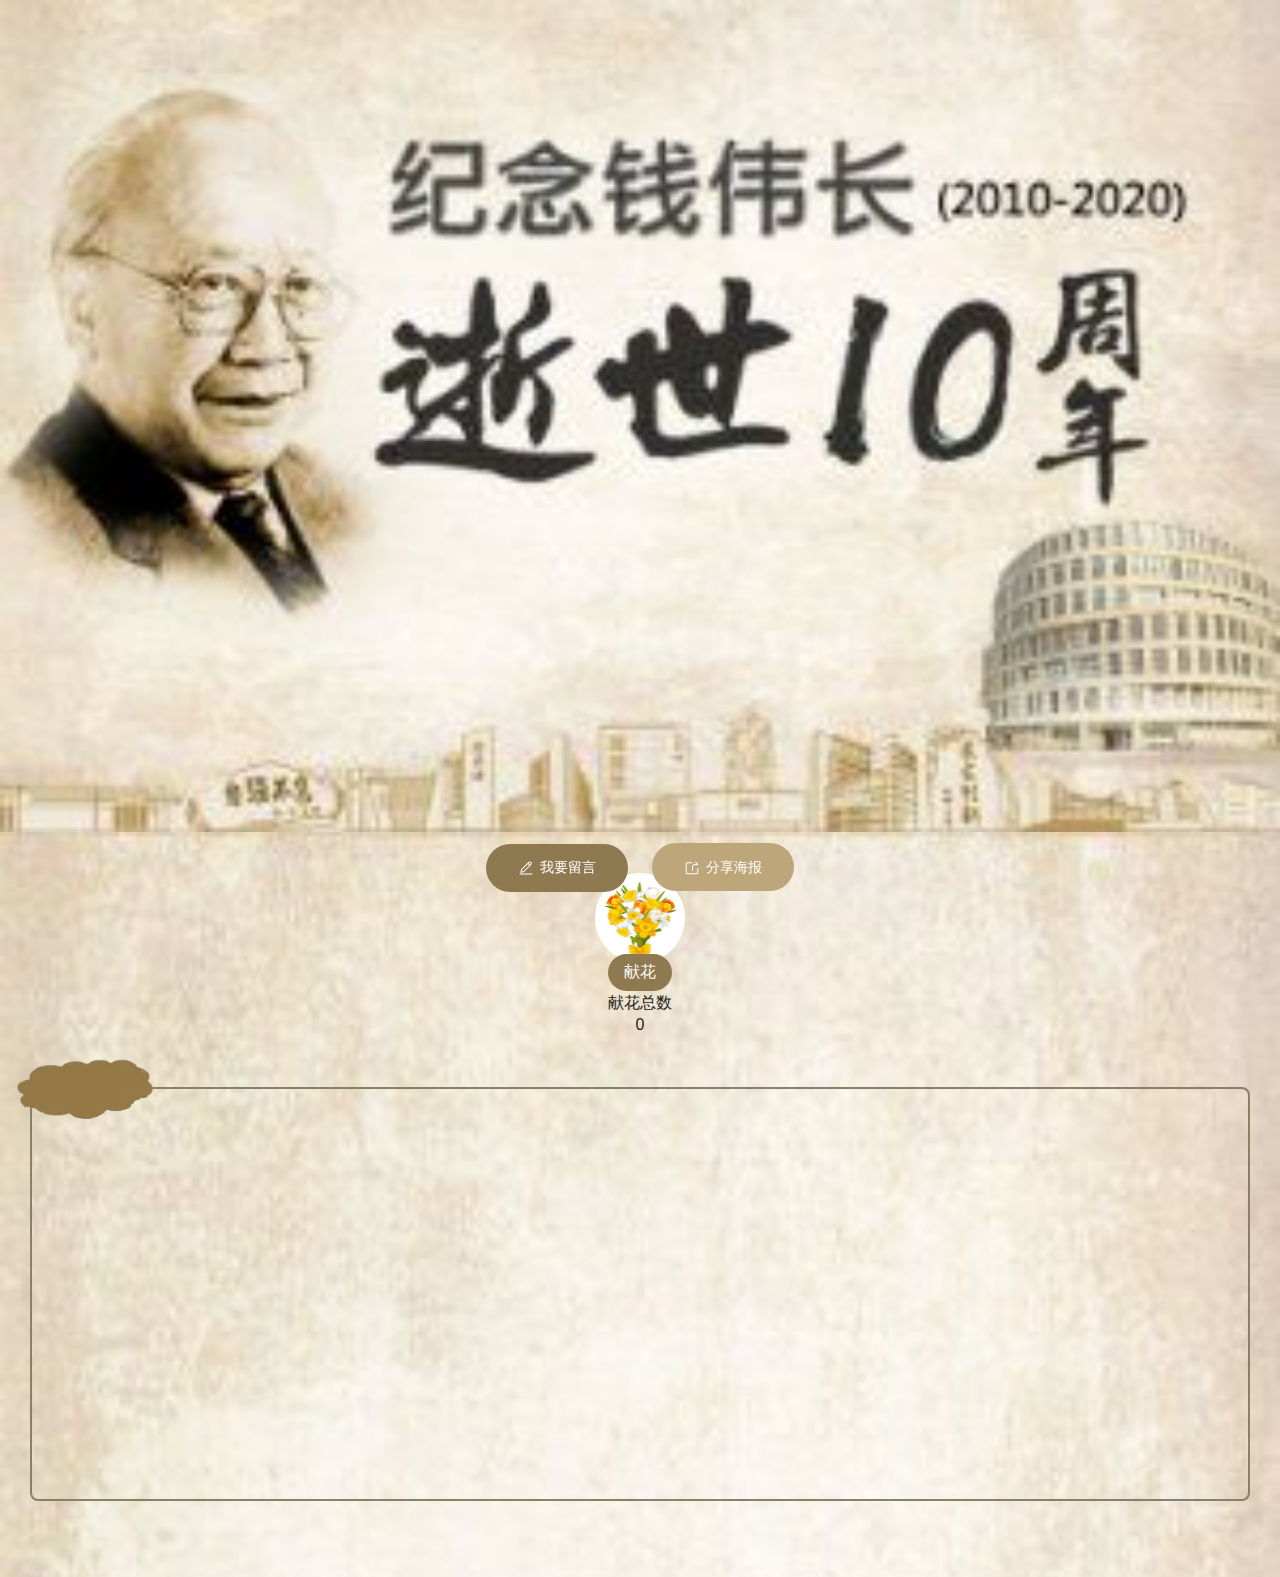
==== index.html @ 60647d9e "Initial commit" ====
<!DOCTYPE html>
<!--[if lt IE 7]>
<html class="no-js lt-ie9 lt-ie8 lt-ie7"> <![endif]-->
<!--[if IE 7]>
<html class="no-js lt-ie9 lt-ie8"> <![endif]-->
<!--[if IE 8]>
<html class="no-js lt-ie9"> <![endif]-->
<!--[if gt IE 8]><!-->
<html class="no-js"> <!--<![endif]-->
<head>
    <meta charset="utf-8">
    <meta http-equiv="X-UA-Compatible" content="IE=edge">
    <title></title>
    <meta name="description" content="">
    <meta name="viewport" content="width=device-width, initial-scale=1">

    <!-- Place favicon.ico and apple-touch-icon.png in the root directory -->

    <link rel="stylesheet" href="css/normalize.css">
    <link rel="stylesheet" href="css/main.css">
    <link rel="stylesheet" href="css/radio.css">
    <script src="https://cdn.bootcdn.net/ajax/libs/modernizr/2.8.3/modernizr.min.js"></script>
</head>
<body>
<!--[if lt IE 7]>
<p class="browsehappy">You are using an <strong>outdated</strong> browser. Please <a href="http://browsehappy.com/">upgrade
    your browser</a> to improve your experience.</p>
<![endif]-->

<!-- Add your site or application content here -->
<div id="part1"></div>
<div id="part2">
    <div id="give-flower-container">
        <button id="give-flower">
            <img src="img/flower.png">
            <span>献花</span>
        </button>
        <p>献花总数</p>
        <p id="flower-count"></p>
    </div>
    <div id="comments-container">
        <img src="img/cloud.png" height="60">
        <div id="comments">
        </div>
    </div>
</div>
<div id="control">
    <button class="btn" id="comment-btn"><img src="img/create.svg" width="16" height="16">我要留言</button>
    <a class="btn" id="share-btn"><img src="img/share.svg" width="16" height="16">分享海报</a>
</div>
<div id="comment-window-container" class="hidden">
    <div id="comment-window">
        <label class="radio-container comment-item" id="comment-1-label">世纪伟人，风范永存
            <input type="radio" name="comment" value="1" id="comment-1">
            <span class="checkmark"></span>
        </label>
        <label class="radio-container comment-item" id="comment-2-label">钱伟长老校长逝世十周年，怀念，致敬！
            <input type="radio" name="comment" value="2" id="comment-2">
            <span class="checkmark"></span>
        </label>
        <label class="radio-container comment-item" id="comment-3-label">国家的需要，就是我的专业
            <input type="radio" name="comment" value="3" id="comment-3">
            <span class="checkmark"></span>
        </label>
        <label class="radio-container comment-item" id="comment-4-label">怀念我们永远的校长钱伟长先生
            <input type="radio" name="comment" value="4" id="comment-4">
            <span class="checkmark"></span>
        </label>
        <div class="do-comment-control">
            <button class="btn" id="do-comment-btn">发布</button>
            <button class="btn" id="exit-comment-btn">取消</button>
        </div>
    </div>
</div>

<div id="share-window-container"  class="hidden">
    <img src="img/QR.png" width="300" height="457">
</div>

<script src="https://cdn.bootcdn.net/ajax/libs/jquery/3.5.1/jquery.min.js"></script>
<script>window.jQuery || document.write('<script src="js/vendor/jquery.min.js"><\/script>')</script>
<script src="js/plugins.js"></script>
<script src="js/main.js"></script>
<script>
    const baseurl = 'http://127.0.0.1:7379/'
    let flowers = 0;
    let current = 0;

    function insertComment(i) {
        let text = $(`#comment-${i}-label`).text().trim();
        $('#comments').append(
            `<div class="comment-container fadeIn"><p class="comment">${text}</p></div>`
        );
        if ($('#comments').children().length > 5) {
            let toRemove = $('#comments > .comment-container').first();
            toRemove.addClass('fadeOut');
            setTimeout(function () {
                toRemove.remove();
            }, 1000);
        }
    }

    $(function () {
        function refresh() {
            setTimeout(
                function () {
                    $.ajax(baseurl + `LRANGE/comments/0/0`, {
                        success: function (x) {
                            for (let i of x['LRANGE'])
                                if (i !== current) {
                                    current = i;
                                    insertComment(current);
                                }
                        }
                    })
                    refresh();
                }, 1000
            )
        }

        $.ajax(baseurl + 'GET/flower', {
            success: function (x) {
                $('#flower-count').text(x['GET']);
            }
        });
        $.ajax(baseurl + `LRANGE/comments/0/5`, {
            success: function (x) {
                for (let i of x['LRANGE']) {
                    insertComment(i);
                    current = i;
                }
                setTimeout(refresh, 1000);
            }
        })
        $('#share-window-container').click(function () {
            $('#share-window-container').addClass('hidden');
        });

        $('#share-window').click(function () {
            return false;
        });

        $('#comment-window-container').click(function () {
            $('#comment-window-container').addClass('hidden');
        });

        $('#share-window').click(function () {
            return false;
        });

        $('#comment-btn').click(function () {
            $('#comment-window-container').removeClass('hidden');
        });

        $('#share-btn').click(function () {
            $('#share-window-container').removeClass('hidden');
        });

        $('#do-comment-btn').click(function () {
            let commentId = $("input[name='comment']:checked").val();
            $.ajax(baseurl + `LPUSH/comments/${commentId}`, {
                success: function (_) {
                    insertComment(commentId);
                    current = commentId;
                }
            });
            $('#comment-window-container').addClass('hidden');
        });
        $('#exit-comment-btn').click(function () {
            $('#comment-window-container').addClass('hidden');
        });
        $('#flower-count').text(flowers);
        $('#give-flower').click(function () {
            flowers++;
            $.ajax(baseurl + 'INCR/flower', {
                success: function (x) {
                    $('#flower-count').text(x['INCR']);
                }
            });
        });
    })
</script>
</body>
</html>
---- css/main.css ----
/*! HTML5 Boilerplate v4.3.0 | MIT License | http://h5bp.com/ */

/*
 * What follows is the result of much research on cross-browser styling.
 * Credit left inline and big thanks to Nicolas Gallagher, Jonathan Neal,
 * Kroc Camen, and the H5BP dev community and team.
 */

/* ==========================================================================
   Base styles: opinionated defaults
   ========================================================================== */

html,
button,
input,
select,
textarea {
    color: #222;
}

html {
    font-size: 1em;
    line-height: 1.4;
}

/*
 * Remove text-shadow in selection highlight: h5bp.com/i
 * These selection rule sets have to be separate.
 * Customize the background color to match your design.
 */

::-moz-selection {
    background: #b3d4fc;
    text-shadow: none;
}

::selection {
    background: #b3d4fc;
    text-shadow: none;
}

/*
 * A better looking default horizontal rule
 */

hr {
    display: block;
    height: 1px;
    border: 0;
    border-top: 1px solid #ccc;
    margin: 1em 0;
    padding: 0;
}

/*
 * Remove the gap between images, videos, audio and canvas and the bottom of
 * their containers: h5bp.com/i/440
 */

audio,
canvas,
img,
video {
    vertical-align: middle;
}

/*
 * Remove default fieldset styles.
 */

fieldset {
    border: 0;
    margin: 0;
    padding: 0;
}

/*
 * Allow only vertical resizing of textareas.
 */

textarea {
    resize: vertical;
}

/* ==========================================================================
   Browse Happy prompt
   ========================================================================== */

.browsehappy {
    margin: 0.2em 0;
    background: #ccc;
    color: #000;
    padding: 0.2em 0;
}

/* ==========================================================================
   Author's custom styles
   ========================================================================== */

#part1 {
    background-image: url("/img/part1.png");
    background-size: cover;
    width: 100vw;
    height: 65vw;
}

#part2 {
    background-image: url("/img/part2.png");
    background-size: cover;
    width: 100vw;
    padding: 40px 30px 76px;
    min-height: calc(100vh - 65vw + 76px);
}

#part2 > #comments-container {
    border: solid 2px rgb(135, 129, 103);
    border-radius: 8px;
}

#part2 > #comments-container > img {
    position: relative;
    left: -15px;
    top: -30px;
}

#control {
    position: fixed;
    bottom: 0;
    height: 56px;
    width: 100vw;
    text-align: center;
}

.btn {
    border: none;
    border-radius: 50px;
    padding: 16px 32px;
    line-height: 100%;
    color: white;
    font-size: 14px;
    cursor: pointer;
}

.btn > img {
    margin-right: 6px;
}

#comment-btn {
    border: none;
    background: rgb(143, 121, 80);
    margin-right: 20px;
}

#share-btn {
    background: rgb(189, 166, 121);
}

#comment-window-container,
#share-window-container {
    position: fixed;
    z-index: 2;
    top: 0;
    bottom: 0;
    left: 0;
    right: 0;
    padding: 40px;
    background: rgba(0, 0, 0, 0.5);
    display: flex;
    flex-direction: row;
    justify-content: center;
    align-items: center;
}

#comment-window,
#share-window {
    width: 100%;
    max-width: 600px;
    max-height: 426px;
    background: white;
    border-radius: 8px;
    padding: 16px;
    display: flex;
    flex-direction: column;
    justify-content: center;
}

#comments {
    padding-left: 12px;
    height: 350px;
    max-height: 350px;
    min-height: 350px;
    display: flex;
    flex-direction: column;
    justify-content: start;
}

@keyframes exist {
    0% {
        height: 0;
        width: 0;
        opacity: 0;
        font-size: 0;
    }
    50% {
        height: 34px;
        width: 170px;
        opacity: 50%;
        font-size: 1px;
    }
    100% {
        height: 68px;
        width: 340px;
        opacity: 100%;
        font-size: 16px;
    }
}

@keyframes disappear {
    from {
        height: 68px;
        width: 340px;
        opacity: 100%;
    }
    50% {
        height: 34px;
        width: 170px;
        opacity: 50%;
        font-size: 1px;
    }
    to {
        height: 0;
        width: 0;
        opacity: 0;
    }
}

.fadeIn {
    animation: exist ease 1s;
}

.fadeOut {
    animation: disappear ease 1s;
}

.comment-container {
    background: url([data-uri]) no-repeat 50%;
    background-size: 100% 68px;
    height: 68px;
    width: 340px;
    max-width: calc(100vw - 100px);
    transition: 1s;
}

.comment {
    margin-bottom: 10px;
    line-height: 68px;
    padding-left: 20px;
    padding-right: 20px;
    color: rgb(143, 121, 80);
}

.comment-item {
    font-size: 16px;
    border-top: 1px solid silver;
    margin-top: 12px;
    padding-top: 12px;
}

.comment-item:first-of-type {
    border-top: none;
}

#give-flower-container {
    display: flex;
    flex-direction: column;
    justify-content: center;
    align-items: center;
    margin-bottom: 50px;
}

#give-flower {
    background: none;
    border: none;
    display: flex;
    flex-direction: column;
    justify-content: center;
    align-items: center;
}

#give-flower > img {
    padding: 8px;
    width: 90px;
    height: 90px;
    background: white;
    border-radius: 100px;
}

#give-flower > span {
    margin-top: -9px;
    background: rgb(143, 121, 80);
    color: white;
    padding: 8px 16px;
    border-radius: 40px;
}

.do-comment-control {
    display: flex;
    flex-direction: row;
    justify-content: space-around;
}

#do-comment-btn {
    background: rgb(143, 121, 80);
}

#exit-comment-btn {
    background: rgb(189, 166, 121);
}

/* ==========================================================================
   Helper classes
   ========================================================================== */

/*
 * Image replacement
 */

.ir {
    background-color: transparent;
    border: 0;
    overflow: hidden;
    /* IE 6/7 fallback */
    *text-indent: -9999px;
}

.ir:before {
    content: "";
    display: block;
    width: 0;
    height: 150%;
}

/*
 * Hide from both screenreaders and browsers: h5bp.com/u
 */

.hidden {
    display: none !important;
    visibility: hidden;
}

/*
 * Hide only visually, but have it available for screenreaders: h5bp.com/v
 */

.visuallyhidden {
    border: 0;
    clip: rect(0 0 0 0);
    height: 1px;
    margin: -1px;
    overflow: hidden;
    padding: 0;
    position: absolute;
    width: 1px;
}

/*
 * Extends the .visuallyhidden class to allow the element to be focusable
 * when navigated to via the keyboard: h5bp.com/p
 */

.visuallyhidden.focusable:active,
.visuallyhidden.focusable:focus {
    clip: auto;
    height: auto;
    margin: 0;
    overflow: visible;
    position: static;
    width: auto;
}

/*
 * Hide visually and from screenreaders, but maintain layout
 */

.invisible {
    visibility: hidden;
}

/*
 * Clearfix: contain floats
 *
 * For modern browsers
 * 1. The space content is one way to avoid an Opera bug when the
 *    `contenteditable` attribute is included anywhere else in the document.
 *    Otherwise it causes space to appear at the top and bottom of elements
 *    that receive the `clearfix` class.
 * 2. The use of `table` rather than `block` is only necessary if using
 *    `:before` to contain the top-margins of child elements.
 */

.clearfix:before,
.clearfix:after {
    content: " "; /* 1 */
    display: table; /* 2 */
}

.clearfix:after {
    clear: both;
}

/*
 * For IE 6/7 only
 * Include this rule to trigger hasLayout and contain floats.
 */

.clearfix {
    *zoom: 1;
}

/* ==========================================================================
   EXAMPLE Media Queries for Responsive Design.
   These examples override the primary ('mobile first') styles.
   Modify as content requires.
   ========================================================================== */

@media only screen and (min-width: 35em) {
    /* Style adjustments for viewports that meet the condition */
}

@media print,
(-o-min-device-pixel-ratio: 5/4),
(-webkit-min-device-pixel-ratio: 1.25),
(min-resolution: 120dpi) {
    /* Style adjustments for high resolution devices */
}

/* ==========================================================================
   Print styles.
   Inlined to avoid required HTTP connection: h5bp.com/r
   ========================================================================== */

@media print {
    * {
        background: transparent !important;
        color: #000 !important; /* Black prints faster: h5bp.com/s */
        box-shadow: none !important;
        text-shadow: none !important;
    }

    a,
    a:visited {
        text-decoration: underline;
    }

    a[href]:after {
        content: " (" attr(href) ")";
    }

    abbr[title]:after {
        content: " (" attr(title) ")";
    }

    /*
     * Don't show links for images, or javascript/internal links
     */
    .ir a:after,
    a[href^="javascript:"]:after,
    a[href^="#"]:after {
        content: "";
    }

    pre,
    blockquote {
        border: 1px solid #999;
        page-break-inside: avoid;
    }

    thead {
        display: table-header-group; /* h5bp.com/t */
    }

    tr,
    img {
        page-break-inside: avoid;
    }

    img {
        max-width: 100% !important;
    }

    @page {
        margin: 0.5cm;
    }

    p,
    h2,
    h3 {
        orphans: 3;
        widows: 3;
    }

    h2,
    h3 {
        page-break-after: avoid;
    }
}
---- css/radio.css ----
.radio-container {
    display: block;
    position: relative;
    padding-left: 35px;
    margin-bottom: 12px;
    cursor: pointer;
    font-size: 16px;
    -webkit-user-select: none;
    -moz-user-select: none;
    -ms-user-select: none;
    user-select: none;
}

/* Hide the browser's default radio button */
.radio-container input {
    position: absolute;
    opacity: 0;
    cursor: pointer;
}

/* Create a custom radio button */
.checkmark {
    position: absolute;
    top: 12px;
    left: 0;
    height: 25px;
    width: 25px;
    background-color: #eee;
    border-radius: 50%;
}

/* On mouse-over, add a grey background color */
.radio-container:hover input ~ .checkmark {
    background-color: #ccc;
}

/* When the radio button is checked, add a blue background */
.radio-container input:checked ~ .checkmark {
    background-color: #2196F3;
}

/* Create the indicator (the dot/circle - hidden when not checked) */
.checkmark:after {
    content: "";
    position: absolute;
    display: none;
}

/* Show the indicator (dot/circle) when checked */
.radio-container input:checked ~ .checkmark:after {
    display: block;
}

/* Style the indicator (dot/circle) */
.radio-container .checkmark:after {
    top: 9px;
    left: 9px;
    width: 8px;
    height: 8px;
    border-radius: 50%;
    background: white;
}
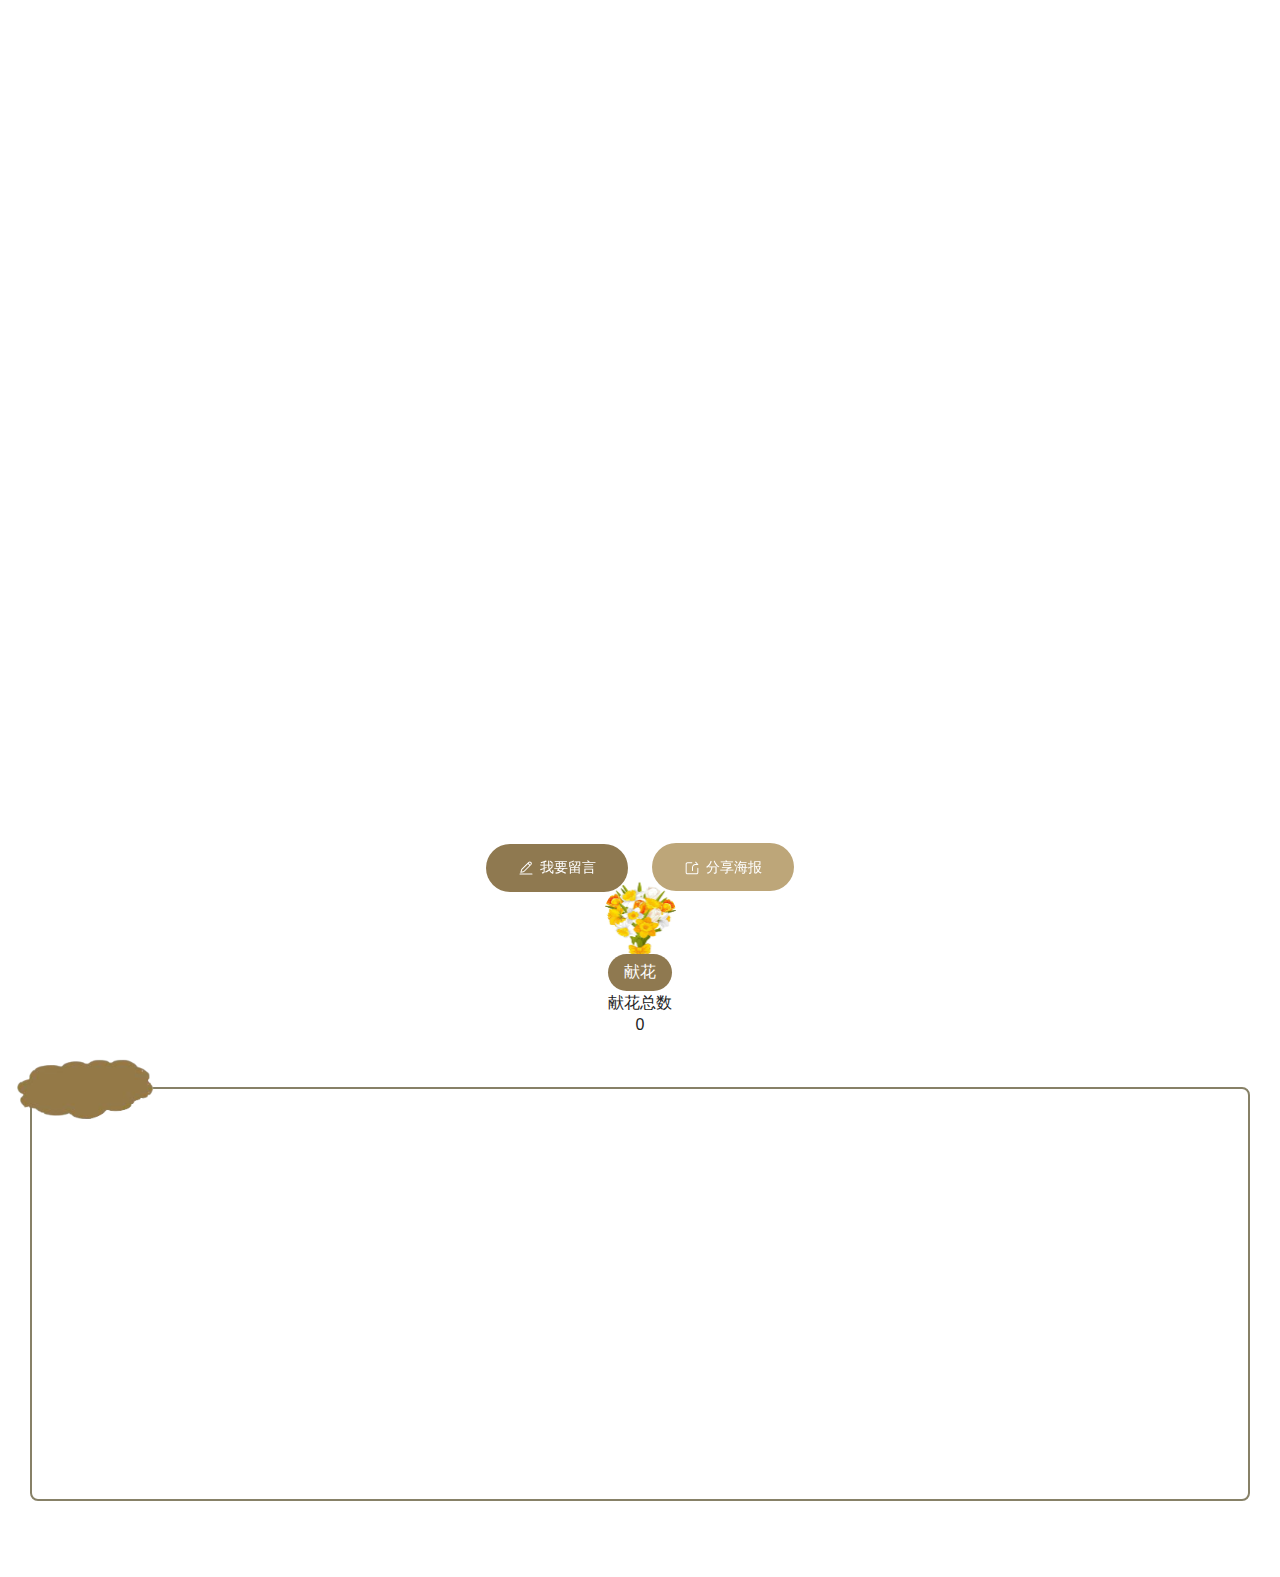
==== commit eeb4de53: "Dev: add deployment yaml" ====
--- a/index.html
+++ b/index.html
@@ -50,15 +50,15 @@
 </div>
 <div id="comment-window-container" class="hidden">
     <div id="comment-window">
-        <label class="radio-container comment-item" id="comment-1-label">世纪伟人，风范永存
+        <label class="radio-container comment-item" id="comment-1-label">世纪伟人,风范永存
             <input type="radio" name="comment" value="1" id="comment-1">
             <span class="checkmark"></span>
         </label>
-        <label class="radio-container comment-item" id="comment-2-label">钱伟长老校长逝世十周年，怀念，致敬！
+        <label class="radio-container comment-item" id="comment-2-label">钱伟长老校长逝世十周年,怀念,致敬!
             <input type="radio" name="comment" value="2" id="comment-2">
             <span class="checkmark"></span>
         </label>
-        <label class="radio-container comment-item" id="comment-3-label">国家的需要，就是我的专业
+        <label class="radio-container comment-item" id="comment-3-label">国家的需要,就是我的专业
             <input type="radio" name="comment" value="3" id="comment-3">
             <span class="checkmark"></span>
         </label>
@@ -66,7 +66,7 @@
             <input type="radio" name="comment" value="4" id="comment-4">
             <span class="checkmark"></span>
         </label>
-        <div class="do-comment-control">
+        <div class="do-comment-control" id="comment-window-status-change">
             <button class="btn" id="do-comment-btn">发布</button>
             <button class="btn" id="exit-comment-btn">取消</button>
         </div>
@@ -82,7 +82,8 @@
 <script src="js/plugins.js"></script>
 <script src="js/main.js"></script>
 <script>
-    const baseurl = 'http://127.0.0.1:7379/'
+    // const baseurl = 'http://127.0.0.1:7379/'
+    const baseurl = 'https://cloud.shuosc.com/api/webdis'
     let flowers = 0;
     let current = 0;
 
@@ -140,9 +141,12 @@
             return false;
         });
 
-        $('#comment-window-container').click(function () {
+        // $('#comment-window-container').click(function () {
+        //     $('#comment-window-container').addClass('hidden');
+        // });
+        $('#comment-window-status-change').click(function() {
             $('#comment-window-container').addClass('hidden');
-        });
+        })
 
         $('#share-window').click(function () {
             return false;
--- a/css/main.css
+++ b/css/main.css
@@ -98,14 +98,14 @@
    ========================================================================== */
 
 #part1 {
-    background-image: url("/img/part1.png");
+    background-image: url("https://cloud.shuosc.com/qian-principle/img/part1.png");
     background-size: cover;
     width: 100vw;
     height: 65vw;
 }
 
 #part2 {
-    background-image: url("/img/part2.png");
+    background-image: url("https://cloud.shuosc.com/qian-principle/img/part2.png");
     background-size: cover;
     width: 100vw;
     padding: 40px 30px 76px;
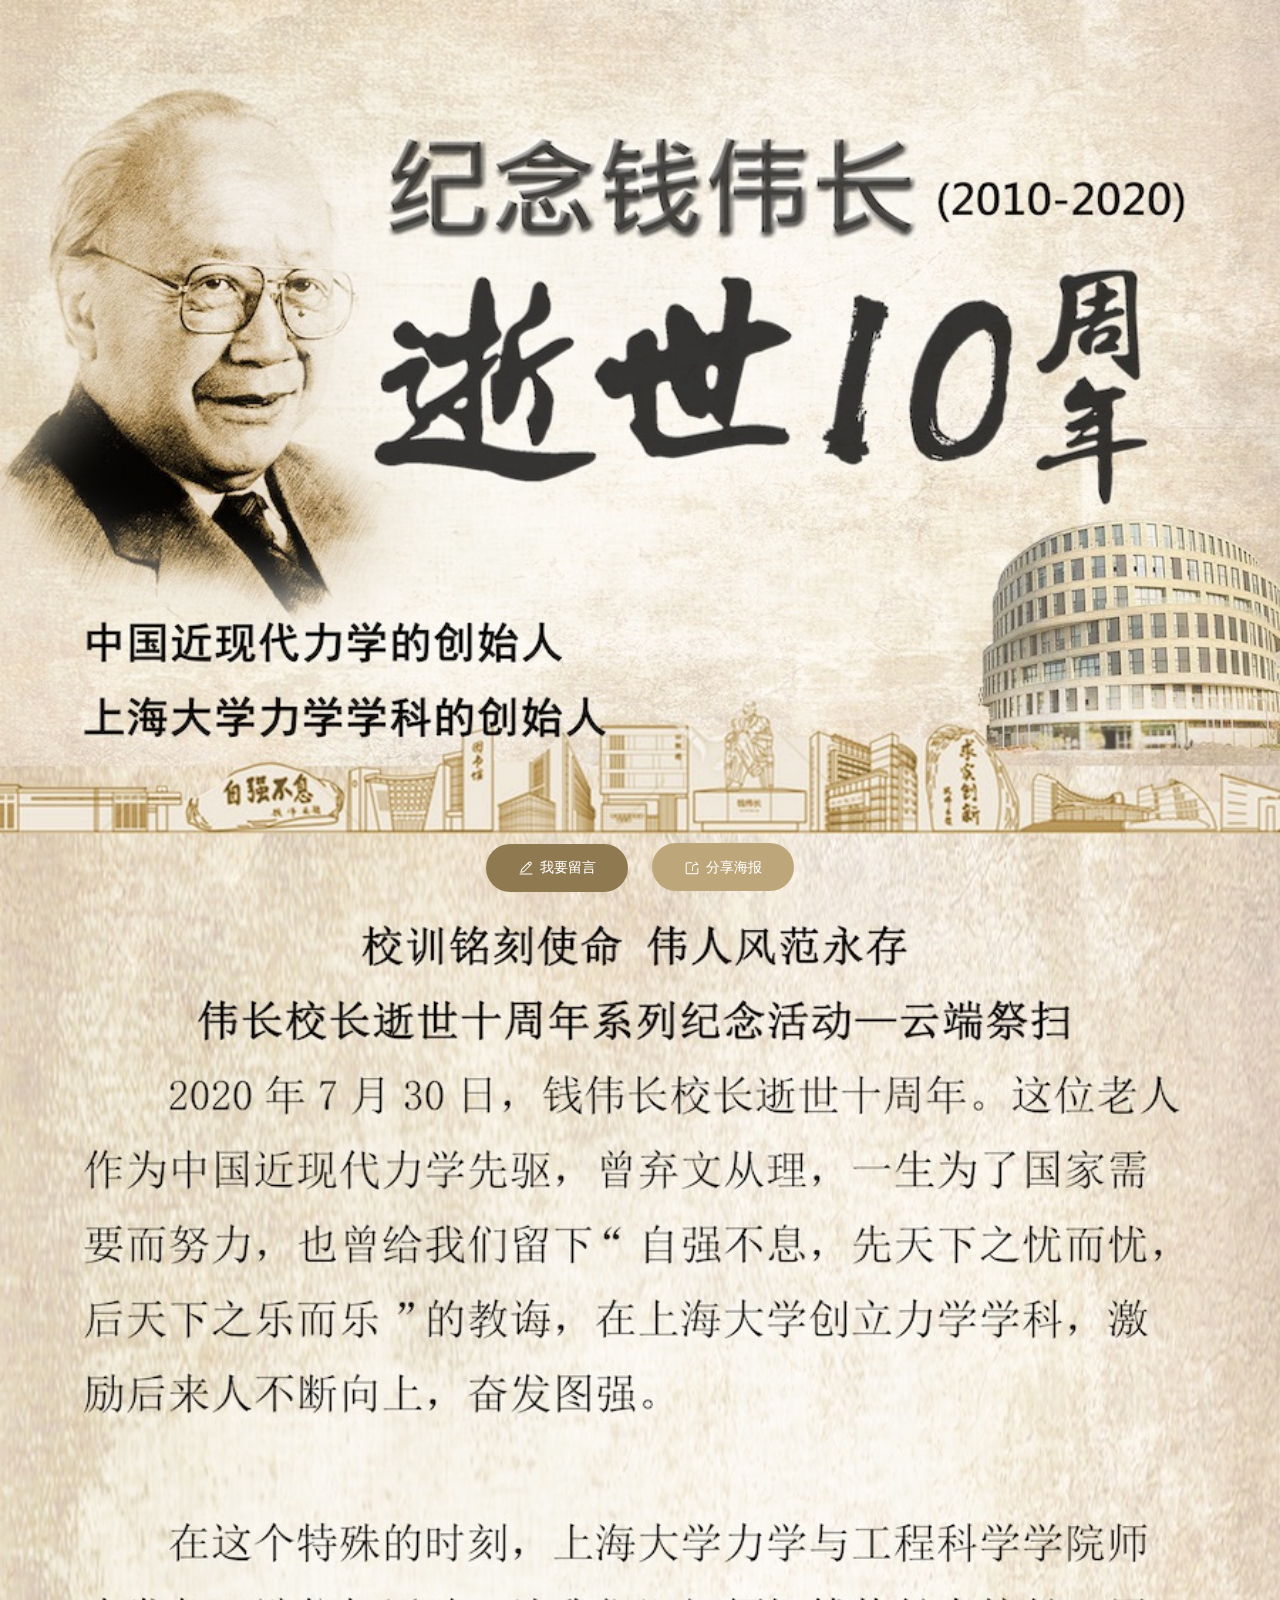
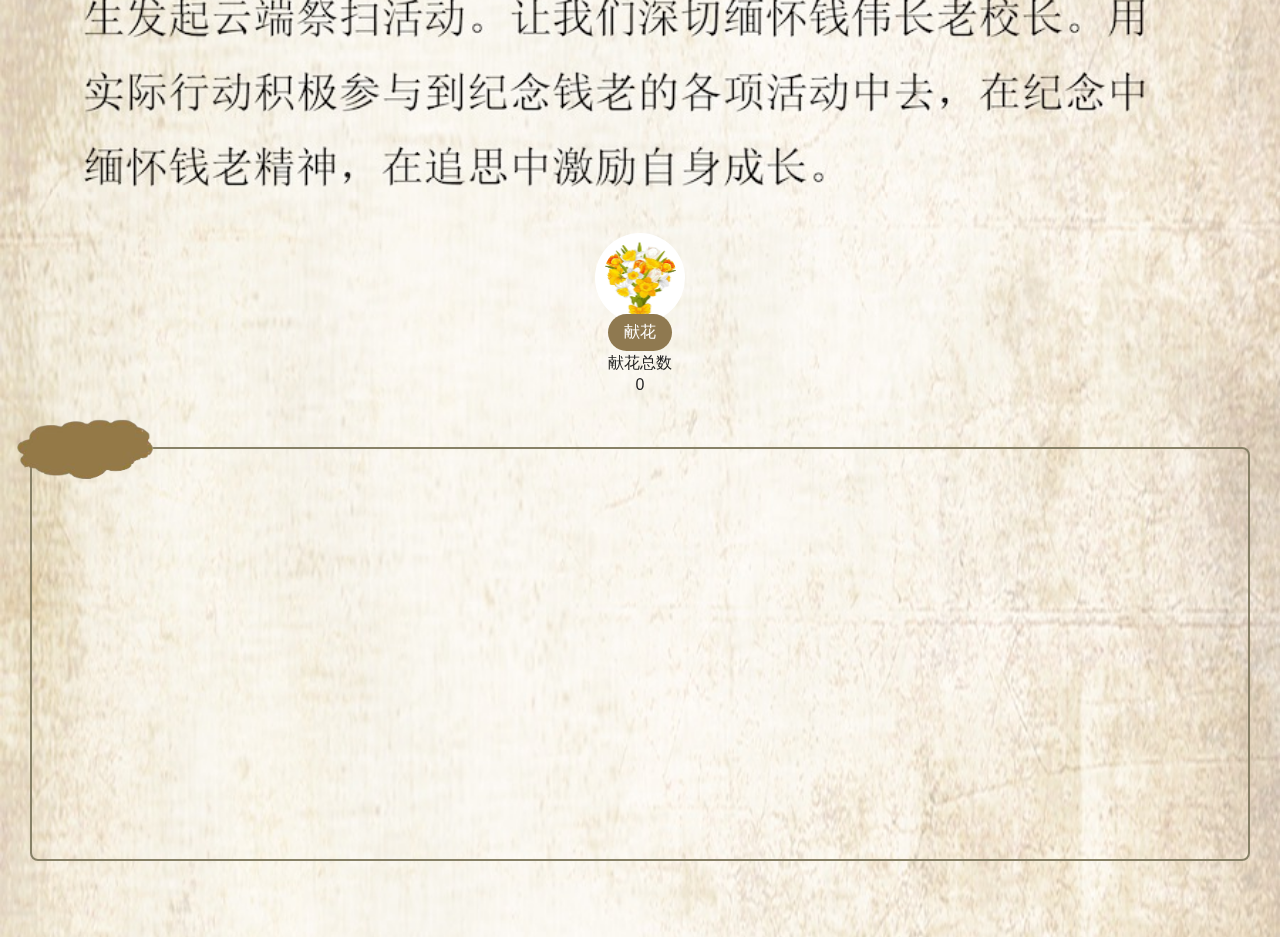
==== commit 224a7b14: "修改分享逻辑" ====
--- a/index.html
+++ b/index.html
@@ -73,19 +73,22 @@
     </div>
 </div>
 
-<div id="share-window-container"  class="hidden">
-    <img src="img/QR.png" width="300" height="457">
-</div>
+<div id="share-window-container" class="hidden">
+    <img id="share-img" width="300" height="550" src="img/null.jpg">
+</div>
+
+<canvas id="canvas" width="300" height="550" class="fake-hidden"></canvas>
 
 <script src="https://cdn.bootcdn.net/ajax/libs/jquery/3.5.1/jquery.min.js"></script>
 <script>window.jQuery || document.write('<script src="js/vendor/jquery.min.js"><\/script>')</script>
 <script src="js/plugins.js"></script>
 <script src="js/main.js"></script>
 <script>
-    // const baseurl = 'http://127.0.0.1:7379/'
     const baseurl = 'https://cloud.shuosc.com/api/webdis'
     let flowers = 0;
+    let myFlowerIndex = 0;
     let current = 0;
+    let myLastCommentId = 0;
 
     function insertComment(i) {
         let text = $(`#comment-${i}-label`).text().trim();
@@ -99,6 +102,36 @@
                 toRemove.remove();
             }, 1000);
         }
+    }
+
+    function renderShareImage() {
+        let canvas = document.getElementById('canvas');
+        let ctx = canvas.getContext("2d");
+        // let img = document.getElementById('share-img');
+        let img = new Image();
+        if (myLastCommentId === 0 && myFlowerIndex === 0) {
+            img.src = `/img/null.jpg`;
+        } else if (myLastCommentId === 0) {
+            img.src = `/img/flower-only.jpg`;
+        } else {
+            img.src = `/img/${myLastCommentId}.jpg`;
+        }
+        img.onload = function () {
+            ctx.drawImage(img, 0, 0, 300, 550);
+            if (myFlowerIndex !== 0)
+                ctx.fillText(myFlowerIndex, 101, 318);
+        }
+        window.setTimeout(function () {
+            document.getElementById('share-img').src = document.getElementById('canvas').toDataURL();
+        }, 1000);
+    }
+
+    function fetchFlowerCount() {
+        $.ajax(baseurl + 'GET/flower', {
+            success: function (x) {
+                $('#flower-count').text(x['GET']);
+            }
+        });
     }
 
     $(function () {
@@ -113,17 +146,14 @@
                                     insertComment(current);
                                 }
                         }
-                    })
+                    });
+                    fetchFlowerCount();
                     refresh();
                 }, 1000
             )
         }
 
-        $.ajax(baseurl + 'GET/flower', {
-            success: function (x) {
-                $('#flower-count').text(x['GET']);
-            }
-        });
+        fetchFlowerCount();
         $.ajax(baseurl + `LRANGE/comments/0/5`, {
             success: function (x) {
                 for (let i of x['LRANGE']) {
@@ -136,36 +166,30 @@
         $('#share-window-container').click(function () {
             $('#share-window-container').addClass('hidden');
         });
-
         $('#share-window').click(function () {
             return false;
         });
-
-        // $('#comment-window-container').click(function () {
-        //     $('#comment-window-container').addClass('hidden');
-        // });
-        $('#comment-window-status-change').click(function() {
+        $('#comment-window-status-change').click(function () {
             $('#comment-window-container').addClass('hidden');
         })
-
         $('#share-window').click(function () {
             return false;
         });
-
         $('#comment-btn').click(function () {
             $('#comment-window-container').removeClass('hidden');
         });
-
         $('#share-btn').click(function () {
+            // renderShareImage();
             $('#share-window-container').removeClass('hidden');
         });
-
         $('#do-comment-btn').click(function () {
             let commentId = $("input[name='comment']:checked").val();
             $.ajax(baseurl + `LPUSH/comments/${commentId}`, {
                 success: function (_) {
                     insertComment(commentId);
                     current = commentId;
+                    myLastCommentId = commentId;
+                    renderShareImage();
                 }
             });
             $('#comment-window-container').addClass('hidden');
@@ -175,14 +199,29 @@
         });
         $('#flower-count').text(flowers);
         $('#give-flower').click(function () {
-            flowers++;
             $.ajax(baseurl + 'INCR/flower', {
                 success: function (x) {
+                    flowers = x['INCR'];
+                    myFlowerIndex = flowers;
                     $('#flower-count').text(x['INCR']);
+                    renderShareImage();
                 }
             });
         });
-    })
+
+        let canvas = document.getElementById('canvas');
+        let rect = canvas.getBoundingClientRect();
+        canvas.width = rect.width * devicePixelRatio;
+        canvas.height = rect.height * devicePixelRatio;
+        canvas.style.width = rect.width + 'px';
+        canvas.style.height = rect.height + 'px';
+
+        let ctx = canvas.getContext("2d");
+        ctx.scale(devicePixelRatio, devicePixelRatio);
+        ctx.font = "12px sans-serif";
+
+        renderShareImage();
+    });
 </script>
 </body>
 </html>
--- a/css/main.css
+++ b/css/main.css
@@ -98,14 +98,14 @@
    ========================================================================== */
 
 #part1 {
-    background-image: url("https://cloud.shuosc.com/qian-principle/img/part1.png");
-    background-size: cover;
+    background-image: url("/img/part1.jpg");
+    background-size: 100vw 140vw;
     width: 100vw;
-    height: 65vw;
+    height: 140vw;
 }
 
 #part2 {
-    background-image: url("https://cloud.shuosc.com/qian-principle/img/part2.png");
+    background-image: url("/img/part2.jpg");
     background-size: cover;
     width: 100vw;
     padding: 40px 30px 76px;
@@ -340,6 +340,14 @@
     height: 150%;
 }
 
+.fake-hidden {
+    position: absolute;
+    left: 0;
+    bottom: 0;
+    opacity: 0;
+    z-index: -1000;
+}
+
 /*
  * Hide from both screenreaders and browsers: h5bp.com/u
  */
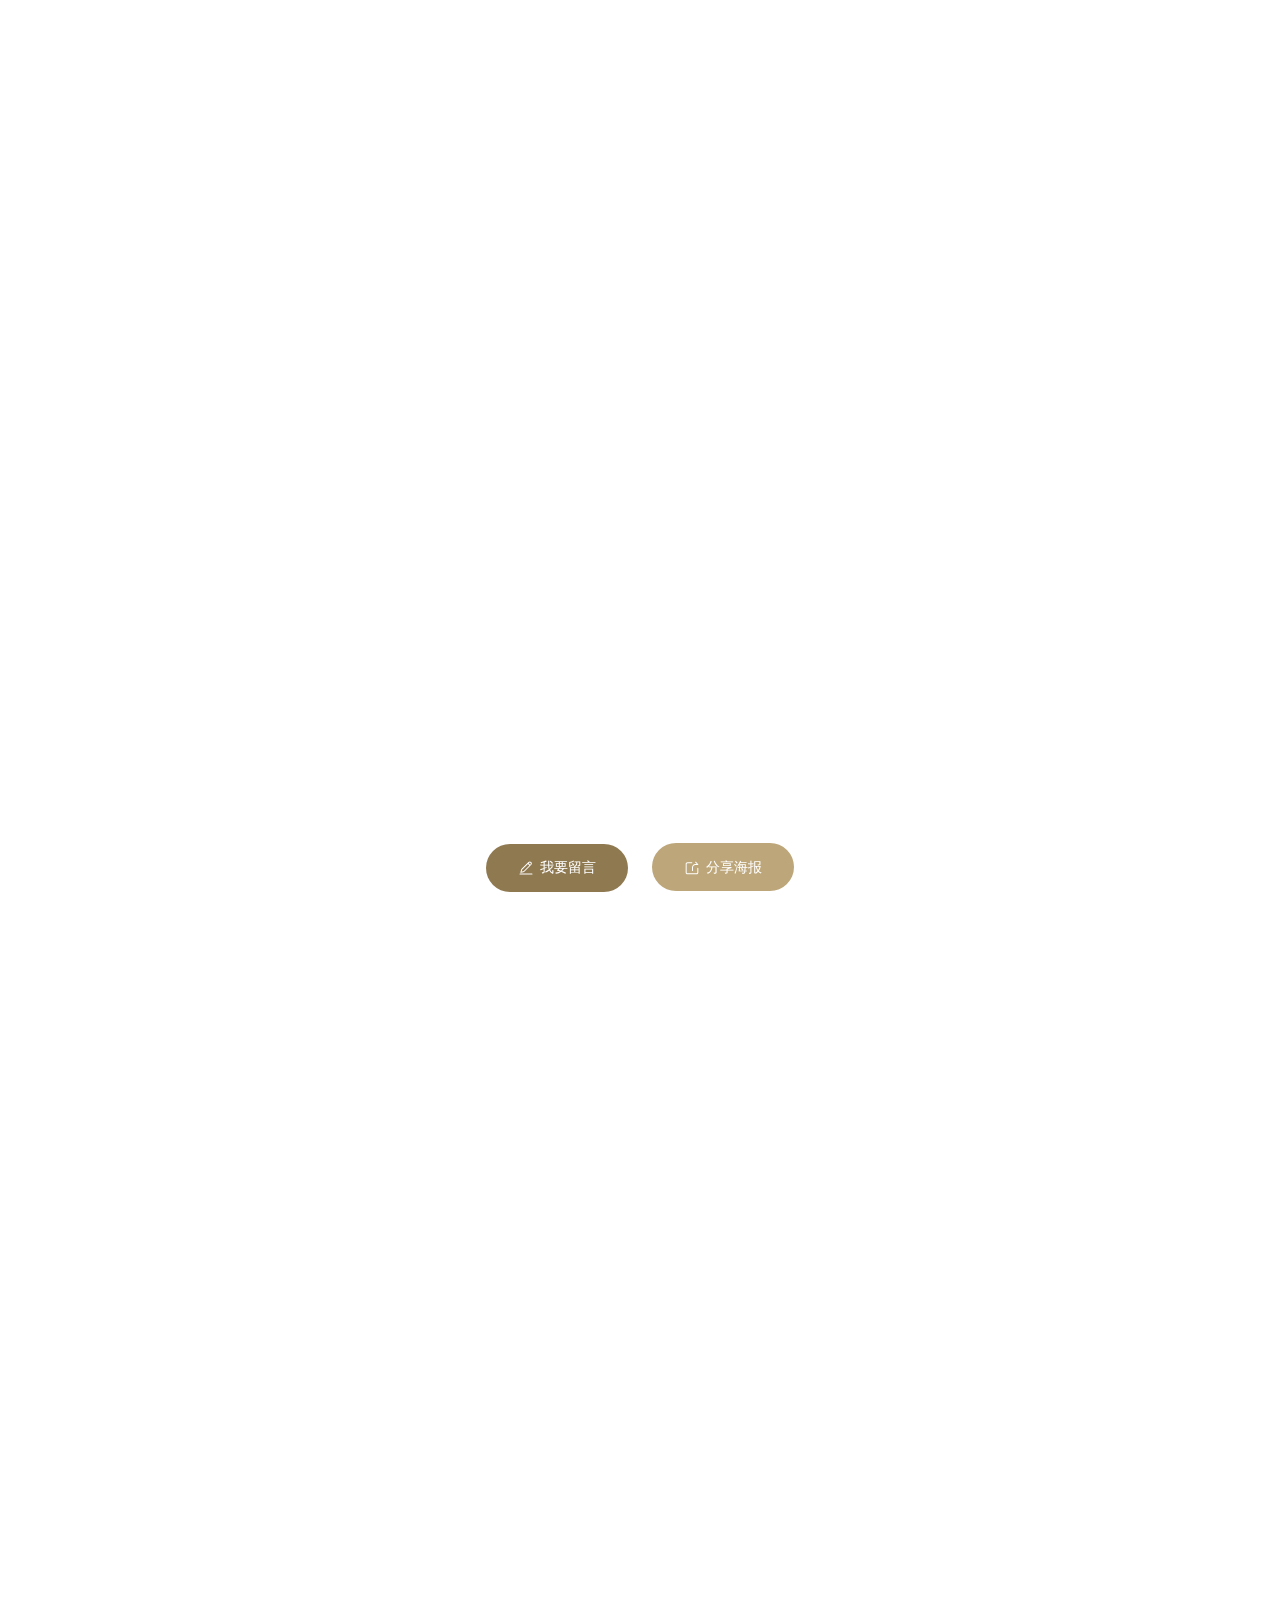
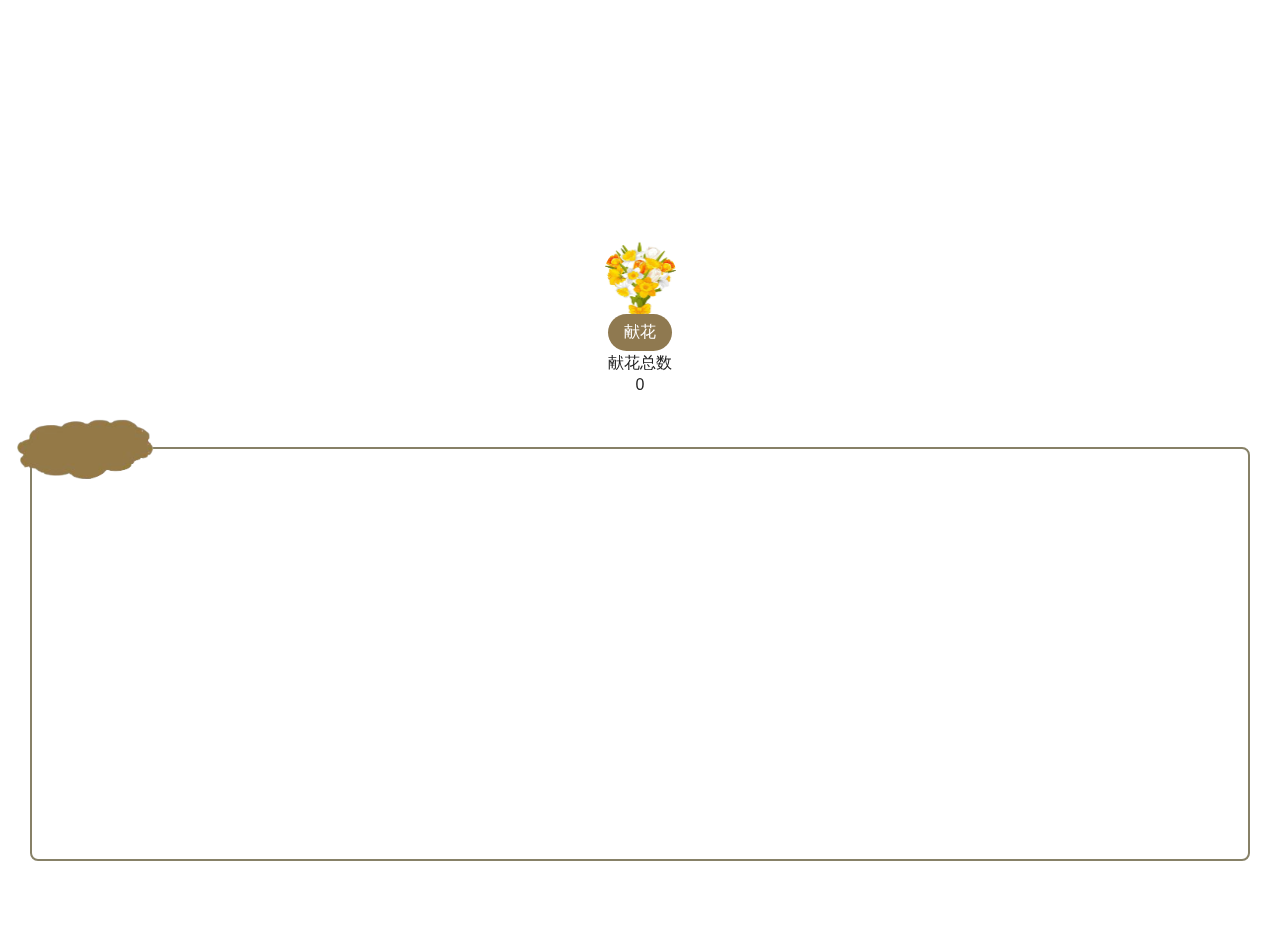
==== commit 777212a3: "done" ====
--- a/index.html
+++ b/index.html
@@ -107,15 +107,9 @@
     function renderShareImage() {
         let canvas = document.getElementById('canvas');
         let ctx = canvas.getContext("2d");
-        // let img = document.getElementById('share-img');
         let img = new Image();
-        if (myLastCommentId === 0 && myFlowerIndex === 0) {
-            img.src = `/img/null.jpg`;
-        } else if (myLastCommentId === 0) {
-            img.src = `/img/flower-only.jpg`;
-        } else {
-            img.src = `/img/${myLastCommentId}.jpg`;
-        }
+        img.src = `https://cloud.shuosc.com/qian-principle/img/${myLastCommentId}-${myFlowerIndex !== 0}.jpg`;
+        console.log(img)
         img.onload = function () {
             ctx.drawImage(img, 0, 0, 300, 550);
             if (myFlowerIndex !== 0)
@@ -179,7 +173,6 @@
             $('#comment-window-container').removeClass('hidden');
         });
         $('#share-btn').click(function () {
-            // renderShareImage();
             $('#share-window-container').removeClass('hidden');
         });
         $('#do-comment-btn').click(function () {
--- a/css/main.css
+++ b/css/main.css
@@ -98,14 +98,14 @@
    ========================================================================== */
 
 #part1 {
-    background-image: url("/img/part1.jpg");
+    background-image: url("https://cloud.shuosc.com/qian-principle/img/part1.jpg");
     background-size: 100vw 140vw;
     width: 100vw;
     height: 140vw;
 }
 
 #part2 {
-    background-image: url("/img/part2.jpg");
+    background-image: url("https://cloud.shuosc.com/qian-principle/img/part2.jpg");
     background-size: cover;
     width: 100vw;
     padding: 40px 30px 76px;
@@ -192,6 +192,7 @@
     display: flex;
     flex-direction: column;
     justify-content: start;
+    font-size: 14px;
 }
 
 @keyframes exist {
